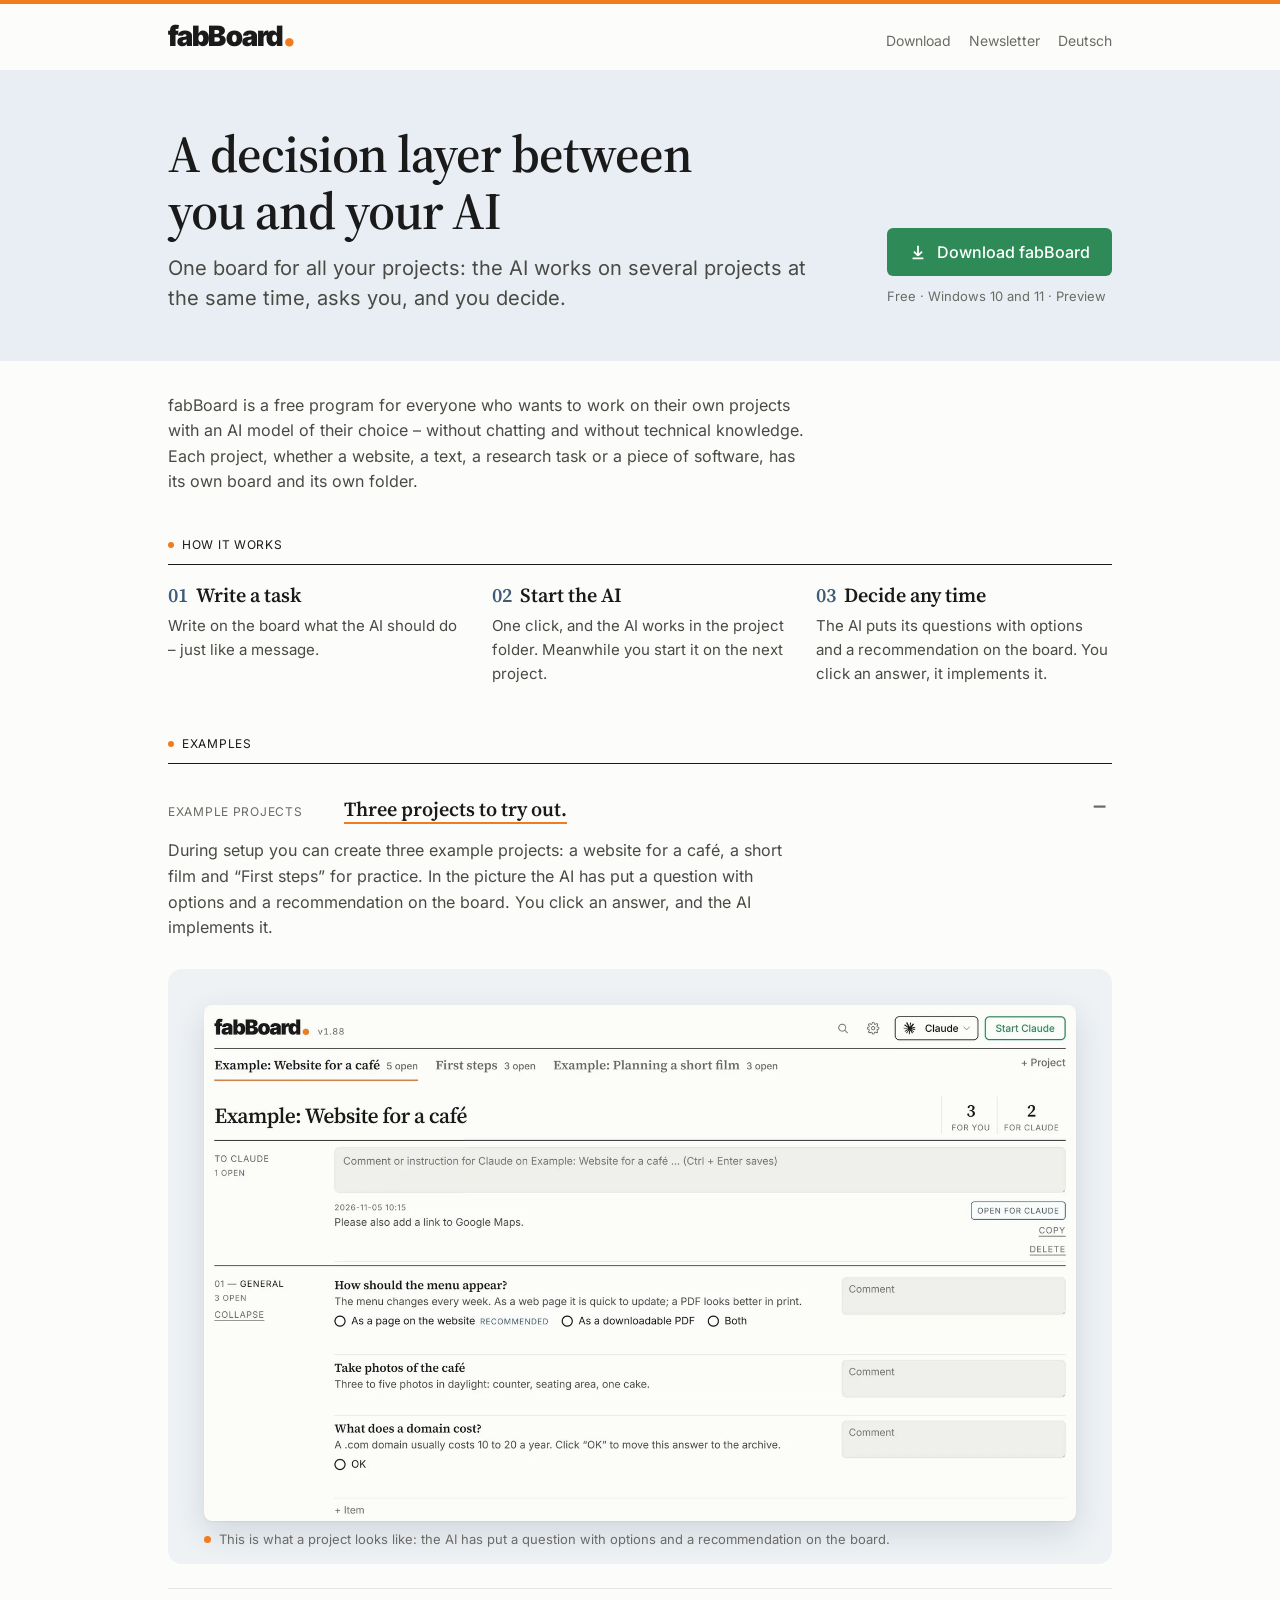
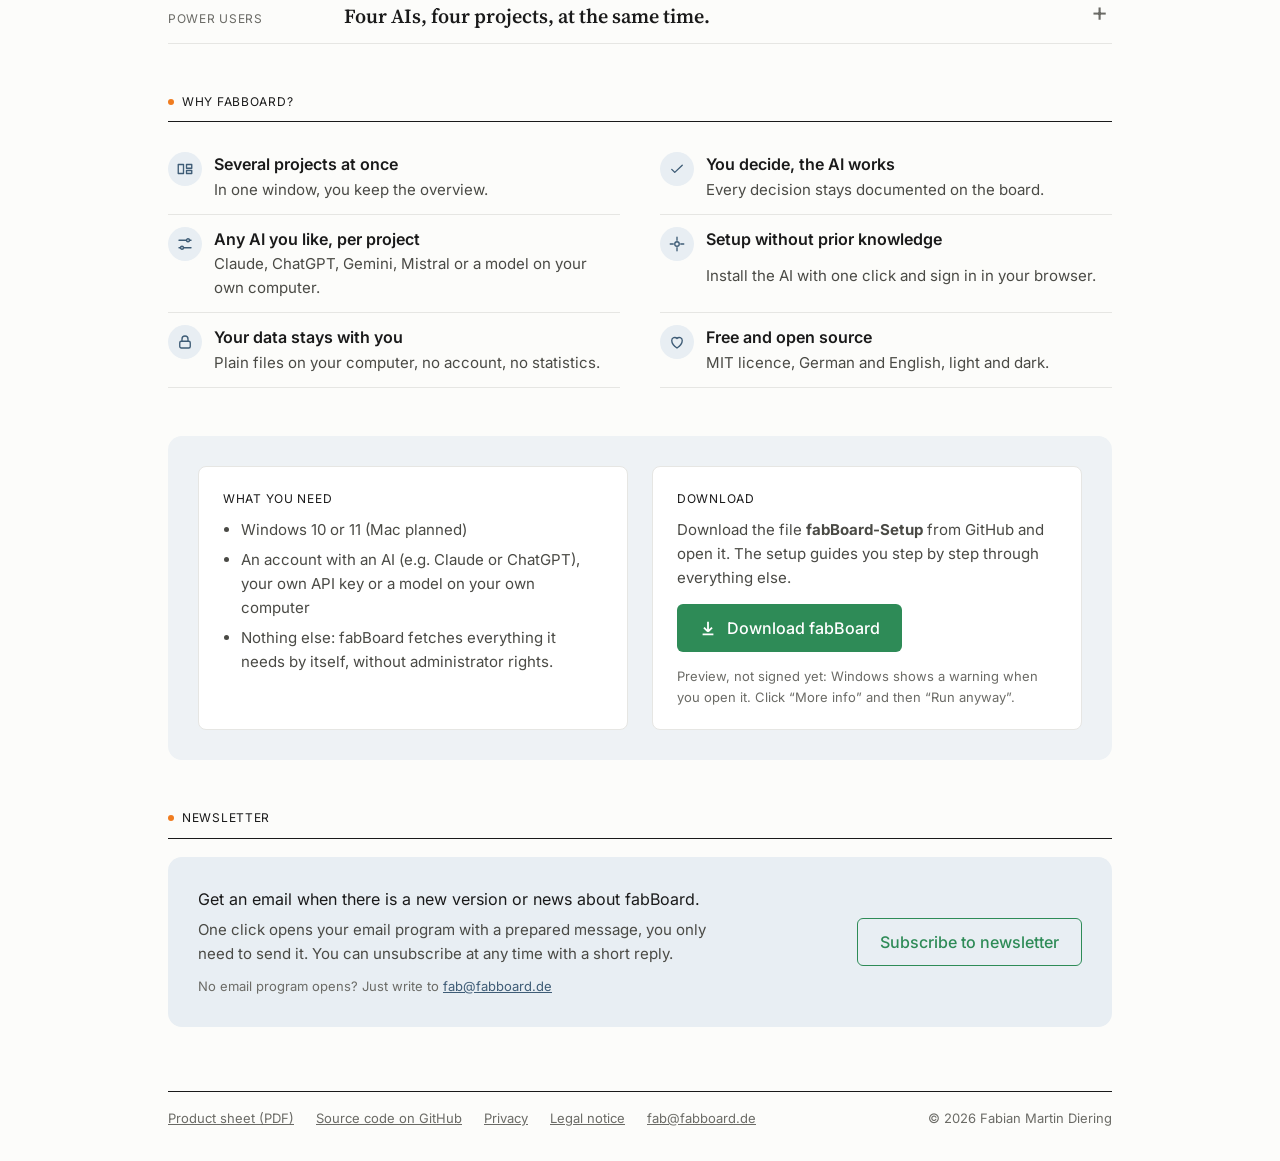
==== en/index.html @ e906d860 "Datenschutzerklaerung der Website (DE, EN) Co-Authored-By: Claude Opus 5.5 <noreply@anthropic.com>" ====
<!doctype html>
<html lang="en">
<head>
<meta charset="utf-8">
<meta name="viewport" content="width=device-width, initial-scale=1">
<title>fabBoard – A decision layer between you and your AI</title>
<meta name="description" content="Free program for Windows: one board for all your projects. The AI works on several projects at the same time, asks you, and you decide.">
<link rel="alternate" hreflang="de" href="https://fabboard.de/">
<link rel="alternate" hreflang="en" href="https://fabboard.de/en/">
<link rel="icon" href="data:image/svg+xml,%3Csvg xmlns='http://www.w3.org/2000/svg' viewBox='0 0 32 32'%3E%3Crect width='32' height='32' rx='7' fill='%23000'/%3E%3Ccircle cx='16' cy='16' r='7' fill='%23F07C1F'/%3E%3C/svg%3E">
<link rel="stylesheet" href="../schriften/schriften.css">
<link rel="stylesheet" href="../stil.css">
</head>
<body>
<div class="wrap">
<header class="kopf">
 <a class="marke" href="../">fabBoard<span class="pkt">.</span></a>
 <nav><a href="#laden">Download</a><a href="#newsletter">Newsletter</a><a href="../" hreflang="de">Deutsch</a></nav>
</header>
<main>
<div class="held">
 <div><h1>A decision layer between you and your AI</h1><p class="unter">One board for all your projects: the AI works on several projects at the same time, asks you, and you decide.</p></div>
 <div class="laden"><a class="btn" href="https://github.com/FabianDiering/fabBoard/releases"><svg viewBox="0 0 20 20" fill="none" stroke="currentColor" stroke-width="2" aria-hidden="true"><path d="M10 3v11m0 0-4.5-4.5M10 14l4.5-4.5M4 17h12"/></svg>Download fabBoard</a>
 <span class="ladezeile">Free · Windows 10 and 11 · Preview</span></div>
</div>
<p class="intro">fabBoard is a free program for everyone who wants to work on their own projects with an AI model of their choice – without chatting and without technical knowledge. Each project, whether a website, a text, a research task or a piece of software, has its own board and its own folder.</p>
<section aria-labelledby="s1"><span class="cap titel" id="s1">How it works</span><ol class="schritte"><li><h3><span class="nr">01</span>Write a task</h3><p>Write on the board what the AI should do – just like a message.</p></li><li><h3><span class="nr">02</span>Start the AI</h3><p>One click, and the AI works in the project folder. Meanwhile you start it on the next project.</p></li><li><h3><span class="nr">03</span>Decide any time</h3><p>The AI puts its questions with options and a recommendation on the board. You click an answer, it implements it.</p></li></ol></section>
<section id="beispiele" aria-labelledby="s6"><span class="cap titel" id="s6">Examples</span>
<details class="bsp" id="beispielprojekte" open><summary><span class="cap">Example projects</span><span class="bt">Three projects to try out.</span></summary>
 <div class="bi"><p class="intro">During setup you can create three example projects: a website for a café, a short film and “First steps” for practice. In the picture the AI has put a question with options and a recommendation on the board. You click an answer, and the AI implements it.</p>
 <figure>
  <img class="bild" src="../bilder/board-en.webp" width="1600" height="947" alt="A project in fabBoard: the projects as tabs at the top, below a question from the AI with options and a recommendation." >
  <figcaption>This is what a project looks like: the AI has put a question with options and a recommendation on the board.</figcaption>
 </figure></div></details>
<details class="bsp" id="power"><summary><span class="cap">Power users</span><span class="bt">Four AIs, four projects, at the same time.</span></summary>
 <div class="bi"><p class="intro">Create one project per model and name it after the AI: Claude, Codex, Gemini and Mistral. Each project is linked to its model. This way you give tasks to all four at the same time, and each AI’s questions land in its own tab. The orange dot shows which AI is working right now.</p><p class="klein">For this you need an account with each provider.</p>
 <figure>
  <img class="bild" src="../bilder/power-en.webp" width="1600" height="969" alt="fabBoard with four projects called Claude, Codex, Gemini and Mistral; an orange dot in front of each tab because all four AIs are working." loading="lazy">
  <figcaption>All four AIs are working at the same time, each in its own project.</figcaption>
 </figure></div></details></section>
<section aria-labelledby="s2"><span class="cap titel" id="s2">Why fabBoard?</span><ul class="merkmale"><li><span class="ik" aria-hidden="true"><svg viewBox="0 0 24 24" fill="none" stroke="currentColor" stroke-width="1.8" stroke-linecap="round" stroke-linejoin="round"><path d="M3 6h7v12H3zM14 6h7v5h-7zM14 14h7v4h-7z"/></svg></span><b>Several projects at once</b><span>In one window, you keep the overview.</span></li><li><span class="ik" aria-hidden="true"><svg viewBox="0 0 24 24" fill="none" stroke="currentColor" stroke-width="1.8" stroke-linecap="round" stroke-linejoin="round"><path d="M5 12.5l4 4L19 7"/></svg></span><b>You decide, the AI works</b><span>Every decision stays documented on the board.</span></li><li><span class="ik" aria-hidden="true"><svg viewBox="0 0 24 24" fill="none" stroke="currentColor" stroke-width="1.8" stroke-linecap="round" stroke-linejoin="round"><path d="M4 7h10M18 7h2M4 17h2M10 17h10"/><circle cx="16" cy="7" r="2"/><circle cx="8" cy="17" r="2"/></svg></span><b>Any AI you like, per project</b><span>Claude, ChatGPT, Gemini, Mistral or a model on your own computer.</span></li><li><span class="ik" aria-hidden="true"><svg viewBox="0 0 24 24" fill="none" stroke="currentColor" stroke-width="1.8" stroke-linecap="round" stroke-linejoin="round"><path d="M12 3v4M12 17v4M3 12h4M17 12h4"/><circle cx="12" cy="12" r="3"/></svg></span><b>Setup without prior knowledge</b><span>Install the AI with one click and sign in in your browser.</span></li><li><span class="ik" aria-hidden="true"><svg viewBox="0 0 24 24" fill="none" stroke="currentColor" stroke-width="1.8" stroke-linecap="round" stroke-linejoin="round"><rect x="5" y="11" width="14" height="9" rx="2"/><path d="M8 11V8a4 4 0 0 1 8 0v3"/></svg></span><b>Your data stays with you</b><span>Plain files on your computer, no account, no statistics.</span></li><li><span class="ik" aria-hidden="true"><svg viewBox="0 0 24 24" fill="none" stroke="currentColor" stroke-width="1.8" stroke-linecap="round" stroke-linejoin="round"><path d="M12 20s-7-4.5-7-10a4 4 0 0 1 7-2.6A4 4 0 0 1 19 10c0 5.5-7 10-7 10z"/></svg></span><b>Free and open source</b><span>MIT licence, German and English, light and dark.</span></li></ul></section>
<section id="laden" aria-label="Download"><div class="kaesten">
 <div class="kasten"><span class="cap">What you need</span><ul><li>Windows 10 or 11 (Mac planned)</li><li>An account with an AI (e.g. Claude or ChatGPT), your own API key or a model on your own computer</li><li>Nothing else: fabBoard fetches everything it needs by itself, without administrator rights.</li></ul></div>
 <div class="kasten"><span class="cap">Download</span><p>Download the file <b>fabBoard-Setup</b> from GitHub and open it. The setup guides you step by step through everything else.</p>
  <a class="btn" href="https://github.com/FabianDiering/fabBoard/releases"><svg viewBox="0 0 20 20" fill="none" stroke="currentColor" stroke-width="2" aria-hidden="true"><path d="M10 3v11m0 0-4.5-4.5M10 14l4.5-4.5M4 17h12"/></svg>Download fabBoard</a>
  <p class="hinweis">Preview, not signed yet: Windows shows a warning when you open it. Click “More info” and then “Run anyway”.</p></div>
</div></section>
<section id="newsletter" aria-labelledby="s4"><span class="cap titel" id="s4">Newsletter</span><div class="news">
 <div><p>Get an email when there is a new version or news about fabBoard.</p><p class="wie">One click opens your email program with a prepared message, you only need to send it. You can unsubscribe at any time with a short reply.</p>
 <p class="ohne">No email program opens? Just write to <a href="mailto:fab@fabboard.de">fab@fabboard.de</a></p></div>
 <a class="btn zwei" href="mailto:fab@fabboard.de?subject=fabBoard%20newsletter&amp;body=I%20would%20like%20to%20receive%20the%20fabBoard%20newsletter.">Subscribe to newsletter</a>
</div></section>
</main>
<footer class="fuss">
 <a href="../dokumente/fabBoard-Product-Sheet.pdf">Product sheet (PDF)</a>
 <a href="https://github.com/FabianDiering/fabBoard">Source code on GitHub</a>
 <a href="privacy.html">Privacy</a>
 <a href="../impressum.html">Legal notice</a>
 <a href="mailto:fab@fabboard.de">fab@fabboard.de</a>
 <span class="re">© 2026 Fabian Martin Diering</span>
</footer>
</div>
</body>
</html>
---- schriften/schriften.css ----
/* Schriften liegen in der App (nicht von Google Fonts geladen, damit keine Daten an Dritte gehen).
   Quelle: Fontsource (npm), Lizenz SIL Open Font License 1.1 – siehe OFL-*.txt in diesem Ordner.
   Je Schrift zwei Teile: latin (inkl. Umlaute) und latin-ext; der Browser lädt nur, was er braucht. */
@font-face{font-family:'Inter';font-style:normal;font-display:swap;font-weight:100 900;src:url(inter-latin-wght-normal.woff2) format('woff2-variations');unicode-range:U+0000-00FF,U+0131,U+0152-0153,U+02BB-02BC,U+02C6,U+02DA,U+02DC,U+0304,U+0308,U+0329,U+2000-206F,U+20AC,U+2122,U+2191,U+2193,U+2212,U+2215,U+FEFF,U+FFFD}
@font-face{font-family:'Inter';font-style:normal;font-display:swap;font-weight:100 900;src:url(inter-latin-ext-wght-normal.woff2) format('woff2-variations');unicode-range:U+0100-02BA,U+02BD-02C5,U+02C7-02CC,U+02CE-02D7,U+02DD-02FF,U+0304,U+0308,U+0329,U+1D00-1DBF,U+1E00-1E9F,U+1EF2-1EFF,U+2020,U+20A0-20AB,U+20AD-20C0,U+2113,U+2C60-2C7F,U+A720-A7FF}
@font-face{font-family:'Inter Tight';font-style:normal;font-display:swap;font-weight:900;src:url(inter-tight-latin-900-normal.woff2) format('woff2');unicode-range:U+0000-00FF,U+0131,U+0152-0153,U+02BB-02BC,U+02C6,U+02DA,U+02DC,U+0304,U+0308,U+0329,U+2000-206F,U+20AC,U+2122,U+2191,U+2193,U+2212,U+2215,U+FEFF,U+FFFD}
@font-face{font-family:'Inter Tight';font-style:normal;font-display:swap;font-weight:900;src:url(inter-tight-latin-ext-900-normal.woff2) format('woff2');unicode-range:U+0100-02BA,U+02BD-02C5,U+02C7-02CC,U+02CE-02D7,U+02DD-02FF,U+0304,U+0308,U+0329,U+1D00-1DBF,U+1E00-1E9F,U+1EF2-1EFF,U+2020,U+20A0-20AB,U+20AD-20C0,U+2113,U+2C60-2C7F,U+A720-A7FF}
@font-face{font-family:'Source Serif 4';font-style:normal;font-display:swap;font-weight:200 900;src:url(source-serif-4-latin-opsz-normal.woff2) format('woff2-variations');unicode-range:U+0000-00FF,U+0131,U+0152-0153,U+02BB-02BC,U+02C6,U+02DA,U+02DC,U+0304,U+0308,U+0329,U+2000-206F,U+20AC,U+2122,U+2191,U+2193,U+2212,U+2215,U+FEFF,U+FFFD}
@font-face{font-family:'Source Serif 4';font-style:normal;font-display:swap;font-weight:200 900;src:url(source-serif-4-latin-ext-opsz-normal.woff2) format('woff2-variations');unicode-range:U+0100-02BA,U+02BD-02C5,U+02C7-02CC,U+02CE-02D7,U+02DD-02FF,U+0304,U+0308,U+0329,U+1D00-1DBF,U+1E00-1E9F,U+1EF2-1EFF,U+2020,U+20A0-20AB,U+20AD-20C4,U+2113,U+2C60-2C7F,U+A720-A7FF}
---- stil.css ----
:root{--bg:#FCFCFA;--ink:#1A1A1A;--text2:#4A4A45;--muted:#6B6B66;--num:#66665F;--line:#E6E6E3;--field:#F4F4F1;--card:#FFFFFF;--accent:#3E5C76;--mark:#E8EEF3;--buehne:#EEF2F5;--or:#F07C1F;--gruen:#2E8B57;--onink:#FFFFFF;--hover:#333333;--serif:'Source Serif 4',Georgia,serif;--sans:Inter,system-ui,sans-serif}
@media (prefers-color-scheme:dark){:root:not([data-theme="light"]){--bg:#141516;--ink:#ECECE8;--text2:#C4C4BE;--muted:#9A9A94;--num:#8F8F89;--line:#2E3032;--field:#1F2123;--card:#191B1C;--accent:#8FB0CC;--mark:#22313D;--buehne:#1A2229;--gruen:#5DBB85;--onink:#141516;--hover:#D0D0CB;color-scheme:dark}}
:root[data-theme="dark"]{--bg:#141516;--ink:#ECECE8;--text2:#C4C4BE;--muted:#9A9A94;--num:#8F8F89;--line:#2E3032;--field:#1F2123;--card:#191B1C;--accent:#8FB0CC;--mark:#22313D;--buehne:#1A2229;--gruen:#5DBB85;--onink:#141516;--hover:#D0D0CB;color-scheme:dark}
*{box-sizing:border-box}
html{background:var(--bg);color:var(--ink);-webkit-text-size-adjust:100%}
body{margin:0;font:16px/1.6 var(--sans);background:var(--bg);color:var(--ink)}
a{color:var(--accent)}
:focus-visible{outline:2px solid var(--accent);outline-offset:2px}
.wrap{max-width:1040px;margin:0 auto;padding:0 16px}
@media (min-width:900px){.wrap{padding:0 48px}}
.cap{font-size:12px;letter-spacing:.06em;text-transform:uppercase;color:var(--muted)}
/* Kopf wie in der App: Wortmarke links, Linie in Tintenfarbe */
.kopf{display:flex;align-items:baseline;justify-content:space-between;gap:12px;padding:18px 0 12px;border-bottom:1px solid var(--ink)}
.marke{font:900 28px/1 'Inter Tight',var(--sans);letter-spacing:-.03em;color:var(--ink);text-decoration:none}
.marke .pkt{color:#F07C1F;font-size:1.5em;line-height:0;letter-spacing:0}
.kopf nav{display:flex;gap:18px;align-items:baseline;font-size:14px}
.kopf nav a{color:var(--muted);text-decoration:none;padding-bottom:3px;border-bottom:2px solid transparent}
.kopf nav a:hover{color:var(--ink);border-bottom-color:var(--or)}
/* Orange-Akzente (entschieden 2026-11-11, Vorschläge B, D, G, H, I): Punkt vor Abschnittstiteln und Bild-Unterschriften,
   Strich unter dem geöffneten Beispiel, im Menü und ganz oben; dazu Symbole (J) und Newsletter-Karte (K) */
/* Farbelemente (entschieden 2026-11-11, Vorschläge 1, 2 und 6 heller): Kopfbereich auf Markierungsfläche über die ganze Breite,
   Bildschirmfotos auf einer hellen Bühne, Herunterladen auf heller Fläche mit weißen Kästen */
body{overflow-x:clip;border-top:4px solid var(--or)}
.kopf{border-bottom-color:transparent!important}
.held{display:grid;grid-template-columns:minmax(0,1fr) auto;gap:24px 48px;align-items:end;padding:56px 0 48px;margin-bottom:32px;position:relative;isolation:isolate}
.held::before{content:'';position:absolute;z-index:-1;inset:0 calc(50% - 50vw);background:var(--mark)}
.held .laden{padding-bottom:6px}
.held h1{margin:0 0 14px;font:600 clamp(32px,5.4vw,52px)/1.08 var(--serif);letter-spacing:-.02em;text-wrap:balance;max-width:16em}
.held .unter{margin:0;font-size:clamp(17px,2vw,20px);line-height:1.5;color:var(--text2);max-width:36em}
.btn{display:inline-flex;align-items:center;gap:10px;min-height:48px;padding:0 22px;border-radius:6px;background:#2E8B57;color:#FFFFFF;font:500 16px var(--sans);text-decoration:none}
/* Download-Knopf gefüllt grün wie der Start-Knopf (entschieden 2026-11-11) */
.btn:hover{background:#26754A}
.btn svg{width:18px;height:18px}
.btn.zwei{background:transparent;color:var(--gruen);border:1.5px solid var(--gruen)}  /* Newsletter: grün umrandet (entschieden 2026-11-11) */
.btn.zwei:hover{background:var(--field)}
.news{display:grid;grid-template-columns:minmax(0,1fr) auto;gap:16px 48px;align-items:center;background:var(--mark);border-radius:14px;padding:clamp(18px,3vw,30px)}
.news p{margin:0;max-width:36em}
.news .wie{margin-top:6px;color:var(--text2);font-size:15px}
.news .ohne{margin-top:10px;font-size:13px;color:var(--muted)}
.ladezeile{display:block;margin-top:10px;font-size:13px;color:var(--muted)}
.intro{margin:0;max-width:40em;color:var(--text2)}
/* Anwendungsbeispiele: zugeklappt, Klick auf die Zeile klappt auf (entschieden 2026-11-11) */
.bsp{border-bottom:1px solid var(--line)}
.bsp summary{display:flex;align-items:baseline;gap:6px 16px;flex-wrap:wrap;padding:14px 36px 14px 0;cursor:pointer;list-style:none;position:relative}
.bsp summary::-webkit-details-marker{display:none}
.bsp summary::after{content:'+';position:absolute;right:4px;top:10px;font:400 26px/1 var(--sans);color:var(--muted)}
.bsp[open] summary::after{content:'−'}
.bsp summary:hover .bt{color:var(--accent)}
.bsp[open] .bt{box-shadow:inset 0 -2px 0 var(--or);padding-bottom:2px}
.bsp[open] summary:hover .bt{color:var(--ink)}
.bsp .cap{flex:0 0 160px}  /* feste Breite, damit die Titel der Beispiele bündig stehen */
@media (max-width:560px){.bsp .cap{flex-basis:100%}}
.bsp .bt{font:600 20px/1.3 var(--serif)}
.bsp .bi{padding:0 0 24px}
.klein{margin:8px 0 0;font-size:14px;color:var(--muted)}
.ds-t{margin:28px 0 8px;font:600 20px/1.3 var(--serif)}
.ds-t+.intro{margin-top:0}
.ds-t~.intro+.intro{margin-top:10px}
figure{margin:28px 0 0;background:var(--buehne);border-radius:14px;padding:clamp(14px,3vw,36px) clamp(14px,3vw,36px) 14px}
.bild{display:block;width:100%;height:auto;border-radius:8px;background:var(--card);box-shadow:0 1px 2px rgba(0,0,0,.06),0 12px 32px rgba(30,50,70,.14)}
figcaption{margin-top:8px;font-size:13px;color:var(--muted)}
figcaption::before{content:'';display:inline-block;width:7px;height:7px;border-radius:50%;background:var(--or);margin-right:8px;vertical-align:1px}
section{padding:40px 0 8px}
.titel{display:block;padding-bottom:10px;border-bottom:1px solid var(--ink);margin-bottom:18px;color:var(--ink)}
.titel::before{content:'';display:inline-block;width:6px;height:6px;border-radius:50%;background:var(--or);margin-right:8px;vertical-align:1px}
.schritte{display:grid;grid-template-columns:repeat(3,minmax(0,1fr));gap:28px;margin:0;padding:0;list-style:none}
.schritte h3{margin:0 0 6px;font:600 20px/1.25 var(--serif)}
.schritte .nr{color:var(--accent);margin-right:8px}
.schritte p{margin:0;color:var(--text2);font-size:15px}
.merkmale{display:grid;grid-template-columns:repeat(2,minmax(0,1fr));gap:0 40px;margin:0;padding:0;list-style:none}
.merkmale li{padding:12px 0;border-bottom:1px solid var(--line);display:grid;grid-template-columns:34px minmax(0,1fr);column-gap:12px}
.merkmale li>*:not(.ik){grid-column:2}
.merkmale .ik{display:flex;grid-row:1/span 2;width:34px;height:34px;border-radius:50%;background:var(--mark);color:var(--accent);align-items:center;justify-content:center}
.merkmale .ik svg{width:18px;height:18px}
.merkmale b{display:block;font-weight:600}
.merkmale span{color:var(--text2);font-size:15px}
.kaesten{display:grid;grid-template-columns:repeat(2,minmax(0,1fr));gap:clamp(14px,2.5vw,24px);background:var(--buehne);border-radius:14px;padding:clamp(14px,3vw,30px)}
.kasten{padding:22px 24px;border:1px solid var(--line);border-radius:8px;background:var(--card)}
.kasten .cap{color:var(--ink);display:block;margin-bottom:10px}
.kasten ul{margin:0;padding-left:18px;color:var(--text2);font-size:15px}
.kasten li+li{margin-top:6px}
.kasten p{margin:0 0 14px;color:var(--text2);font-size:15px}
.kasten .hinweis{font-size:13px;color:var(--muted);margin:14px 0 0}
.fuss{margin-top:56px;padding:16px 0 32px;border-top:1px solid var(--ink);display:flex;flex-wrap:wrap;gap:8px 22px;font-size:13px;color:var(--muted)}
.fuss a{color:var(--muted)}
.fuss .re{margin-left:auto}
@media (max-width:760px){
 .held,.news{grid-template-columns:minmax(0,1fr)}
 .held{padding:36px 0 28px}
 .schritte,.merkmale,.kaesten{grid-template-columns:minmax(0,1fr)}
 .schritte{gap:22px}
 .fuss .re{margin-left:0}
}
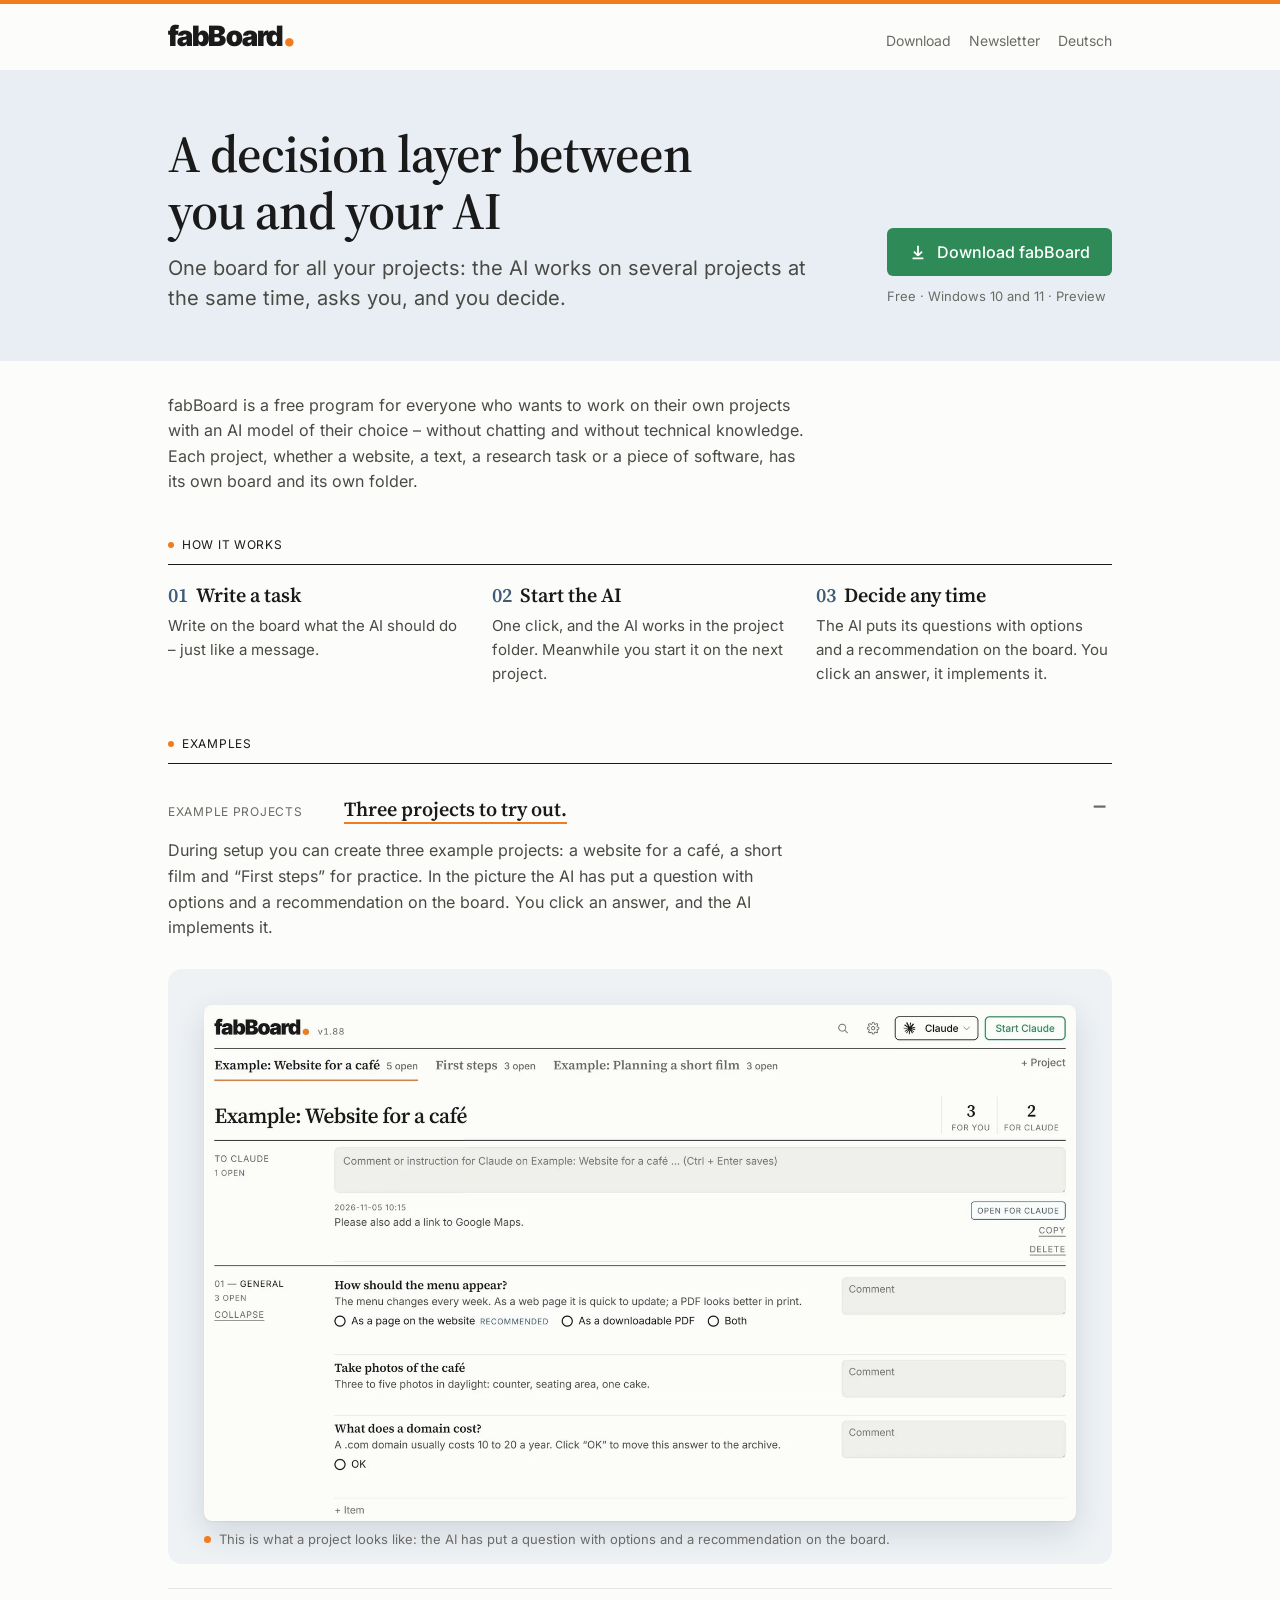
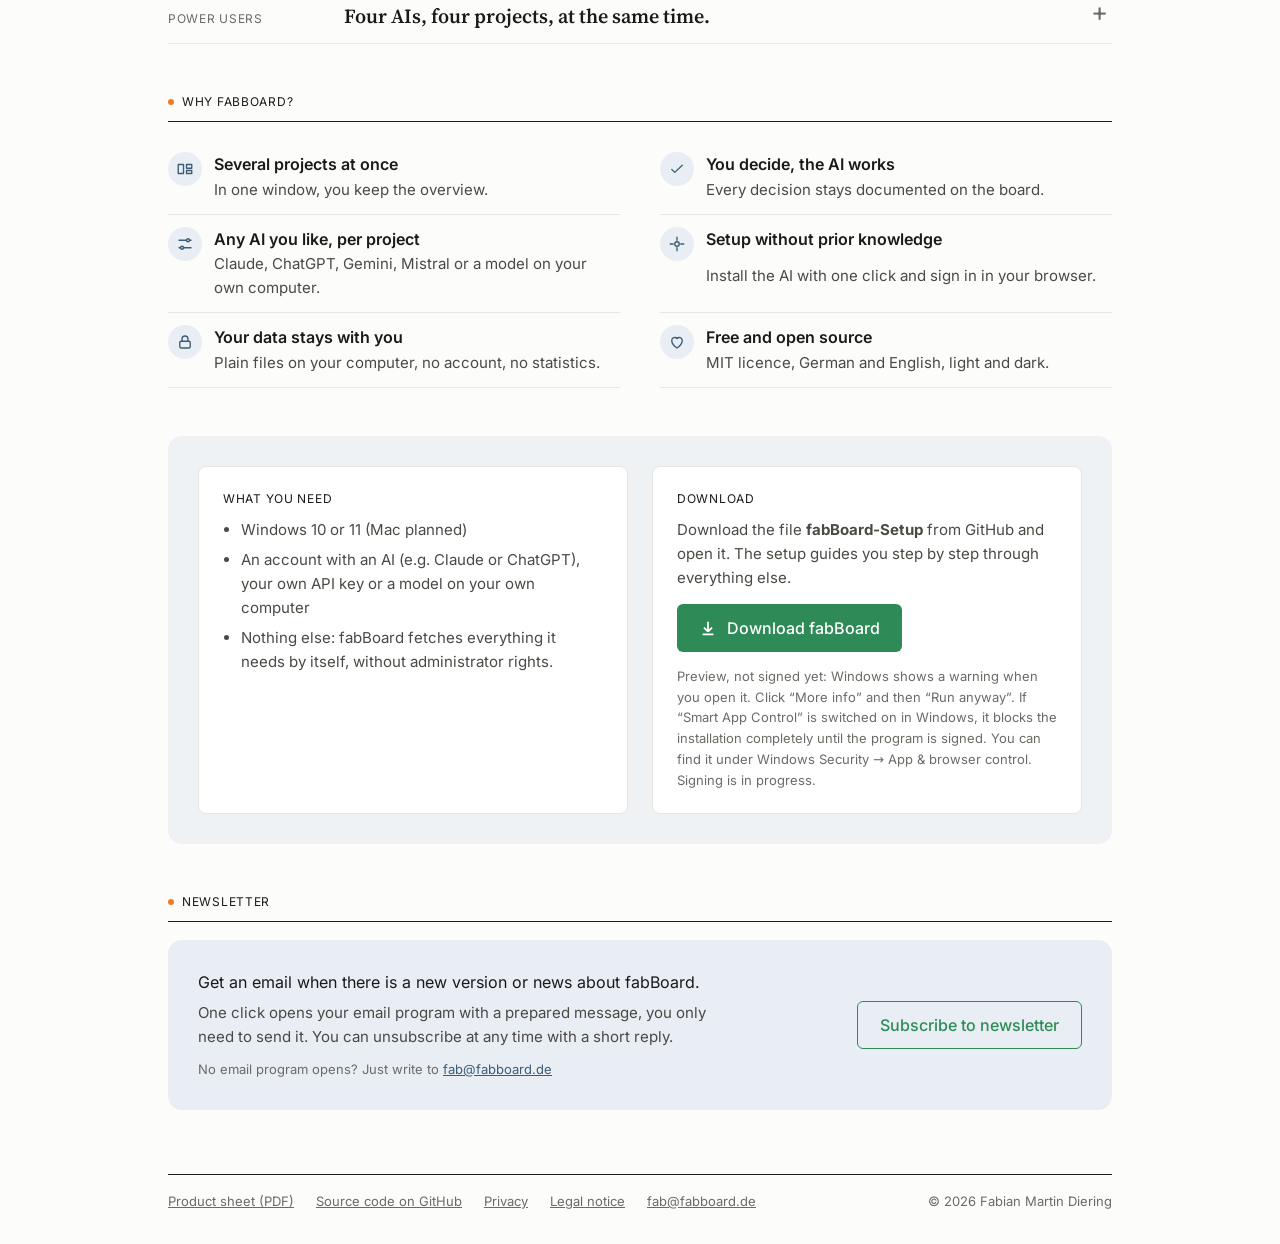
==== commit 2e64b4de: "Hinweis auf Intelligente App-Steuerung beim Download Co-Authored-By: Claude Sonnet 5.5 <noreply@anth" ====
--- a/en/index.html
+++ b/en/index.html
@@ -5,8 +5,23 @@
 <meta name="viewport" content="width=device-width, initial-scale=1">
 <title>fabBoard – A decision layer between you and your AI</title>
 <meta name="description" content="Free program for Windows: one board for all your projects. The AI works on several projects at the same time, asks you, and you decide.">
+<link rel="canonical" href="https://fabboard.de/en/">
 <link rel="alternate" hreflang="de" href="https://fabboard.de/">
 <link rel="alternate" hreflang="en" href="https://fabboard.de/en/">
+<link rel="alternate" hreflang="x-default" href="https://fabboard.de/">
+<meta property="og:type" content="website">
+<meta property="og:site_name" content="fabBoard">
+<meta property="og:title" content="fabBoard – A decision layer between you and your AI">
+<meta property="og:description" content="Free program for Windows: one board for all your projects. The AI works on several projects at the same time, asks you, and you decide.">
+<meta property="og:url" content="https://fabboard.de/en/">
+<meta property="og:image" content="https://fabboard.de/bilder/vorschau-en.jpg">
+<meta property="og:image:width" content="1200">
+<meta property="og:image:height" content="630">
+<meta property="og:image:alt" content="A project in fabBoard: the projects as tabs at the top, below a question from the AI with options and a recommendation.">
+<meta property="og:locale" content="en_US">
+<meta name="twitter:card" content="summary_large_image">
+<meta name="msvalidate.01" content="23ABFA443A74037E76672718F49C405F">
+<script type="application/ld+json">{"@context": "https://schema.org", "@type": "SoftwareApplication", "name": "fabBoard", "url": "https://fabboard.de/en/", "inLanguage": ["de", "en"], "description": "Free program for Windows: one board for all your projects. The AI works on several projects at the same time, asks you, and you decide.", "applicationCategory": "ProductivityApplication", "operatingSystem": "Windows 10, Windows 11", "isAccessibleForFree": true, "offers": {"@type": "Offer", "price": "0", "priceCurrency": "EUR"}, "downloadUrl": "https://github.com/FabianDiering/fabBoard/releases", "license": "https://opensource.org/licenses/MIT", "codeRepository": "https://github.com/FabianDiering/fabBoard", "screenshot": "https://fabboard.de/bilder/board-en.webp", "image": "https://fabboard.de/bilder/vorschau-en.jpg", "featureList": ["Several projects at once", "You decide, the AI works", "Any AI you like, per project", "Setup without prior knowledge", "Your data stays with you", "Free and open source"], "author": {"@type": "Person", "name": "Fabian Diering", "email": "fab@fabboard.de"}}</script>
 <link rel="icon" href="data:image/svg+xml,%3Csvg xmlns='http://www.w3.org/2000/svg' viewBox='0 0 32 32'%3E%3Crect width='32' height='32' rx='7' fill='%23000'/%3E%3Ccircle cx='16' cy='16' r='7' fill='%23F07C1F'/%3E%3C/svg%3E">
 <link rel="stylesheet" href="../schriften/schriften.css">
 <link rel="stylesheet" href="../stil.css">
@@ -43,7 +58,7 @@
  <div class="kasten"><span class="cap">What you need</span><ul><li>Windows 10 or 11 (Mac planned)</li><li>An account with an AI (e.g. Claude or ChatGPT), your own API key or a model on your own computer</li><li>Nothing else: fabBoard fetches everything it needs by itself, without administrator rights.</li></ul></div>
  <div class="kasten"><span class="cap">Download</span><p>Download the file <b>fabBoard-Setup</b> from GitHub and open it. The setup guides you step by step through everything else.</p>
   <a class="btn" href="https://github.com/FabianDiering/fabBoard/releases"><svg viewBox="0 0 20 20" fill="none" stroke="currentColor" stroke-width="2" aria-hidden="true"><path d="M10 3v11m0 0-4.5-4.5M10 14l4.5-4.5M4 17h12"/></svg>Download fabBoard</a>
-  <p class="hinweis">Preview, not signed yet: Windows shows a warning when you open it. Click “More info” and then “Run anyway”.</p></div>
+  <p class="hinweis">Preview, not signed yet: Windows shows a warning when you open it. Click “More info” and then “Run anyway”. If “Smart App Control” is switched on in Windows, it blocks the installation completely until the program is signed. You can find it under Windows Security → App &amp; browser control. Signing is in progress.</p></div>
 </div></section>
 <section id="newsletter" aria-labelledby="s4"><span class="cap titel" id="s4">Newsletter</span><div class="news">
  <div><p>Get an email when there is a new version or news about fabBoard.</p><p class="wie">One click opens your email program with a prepared message, you only need to send it. You can unsubscribe at any time with a short reply.</p>
--- a/stil.css
+++ b/stil.css
@@ -53,9 +53,22 @@
 .bsp .bt{font:600 20px/1.3 var(--serif)}
 .bsp .bi{padding:0 0 24px}
 .klein{margin:8px 0 0;font-size:14px;color:var(--muted)}
-.ds-t{margin:28px 0 8px;font:600 20px/1.3 var(--serif)}
-.ds-t+.intro{margin-top:0}
-.ds-t~.intro+.intro{margin-top:10px}
+/* Datenschutz (entschieden 2026-11-11): Kopf wie die Startseite, Kasten „Kurz gesagt“, Abschnitte als Zeilen mit Nummer */
+.ds-held{grid-template-columns:minmax(0,1fr);padding:44px 0 36px}
+.ds-held .unter{font-size:16px;color:var(--muted)}
+.ds-kurz{background:var(--mark);border-radius:14px;padding:clamp(18px,3vw,30px);max-width:46em}
+.ds-kurz .cap{display:block;margin-bottom:8px;color:var(--ink)}
+.ds-kurz .cap::before{content:'';display:inline-block;width:6px;height:6px;border-radius:50%;background:var(--or);margin-right:8px;vertical-align:1px}
+.ds-kurz p{margin:0;font-size:17px;line-height:1.6}
+.ds-liste{margin-top:32px;border-top:1px solid var(--ink)}
+.ds-zeile{display:grid;grid-template-columns:260px minmax(0,1fr);gap:8px 40px;padding:24px 0;border-bottom:1px solid var(--line)}
+.ds-zeile h2{margin:0;font:600 19px/1.3 var(--serif)}
+.ds-zeile .nr{display:block;font:500 13px/1 var(--sans);letter-spacing:.06em;color:var(--accent);margin-bottom:8px}
+.ds-zeile p{margin:0;max-width:40em;color:var(--text2)}
+.ds-zeile p+p{margin-top:10px}
+.ds-karte{background:var(--card);border:1px solid var(--line);border-radius:8px;padding:18px 22px;display:inline-block}
+.ds-karte p{color:var(--ink)}
+@media (max-width:760px){.ds-zeile{grid-template-columns:minmax(0,1fr)}}
 figure{margin:28px 0 0;background:var(--buehne);border-radius:14px;padding:clamp(14px,3vw,36px) clamp(14px,3vw,36px) 14px}
 .bild{display:block;width:100%;height:auto;border-radius:8px;background:var(--card);box-shadow:0 1px 2px rgba(0,0,0,.06),0 12px 32px rgba(30,50,70,.14)}
 figcaption{margin-top:8px;font-size:13px;color:var(--muted)}
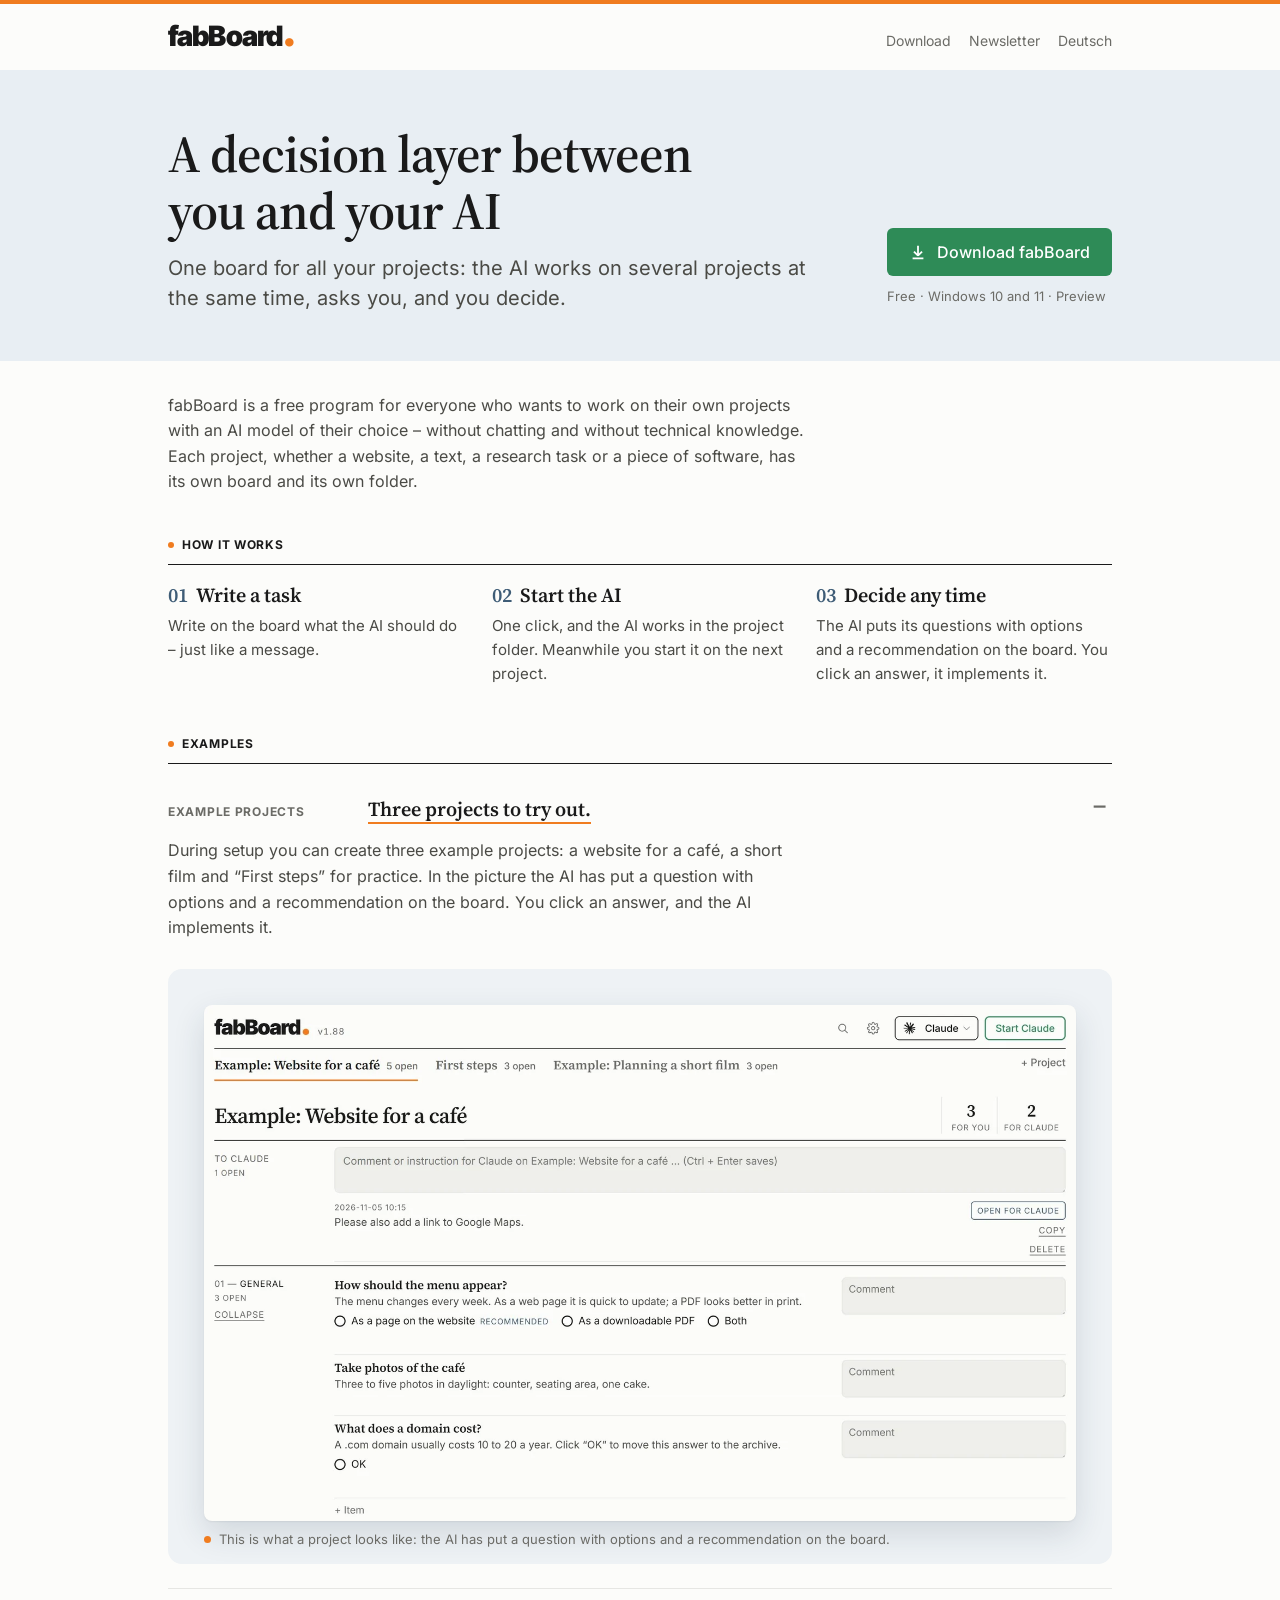
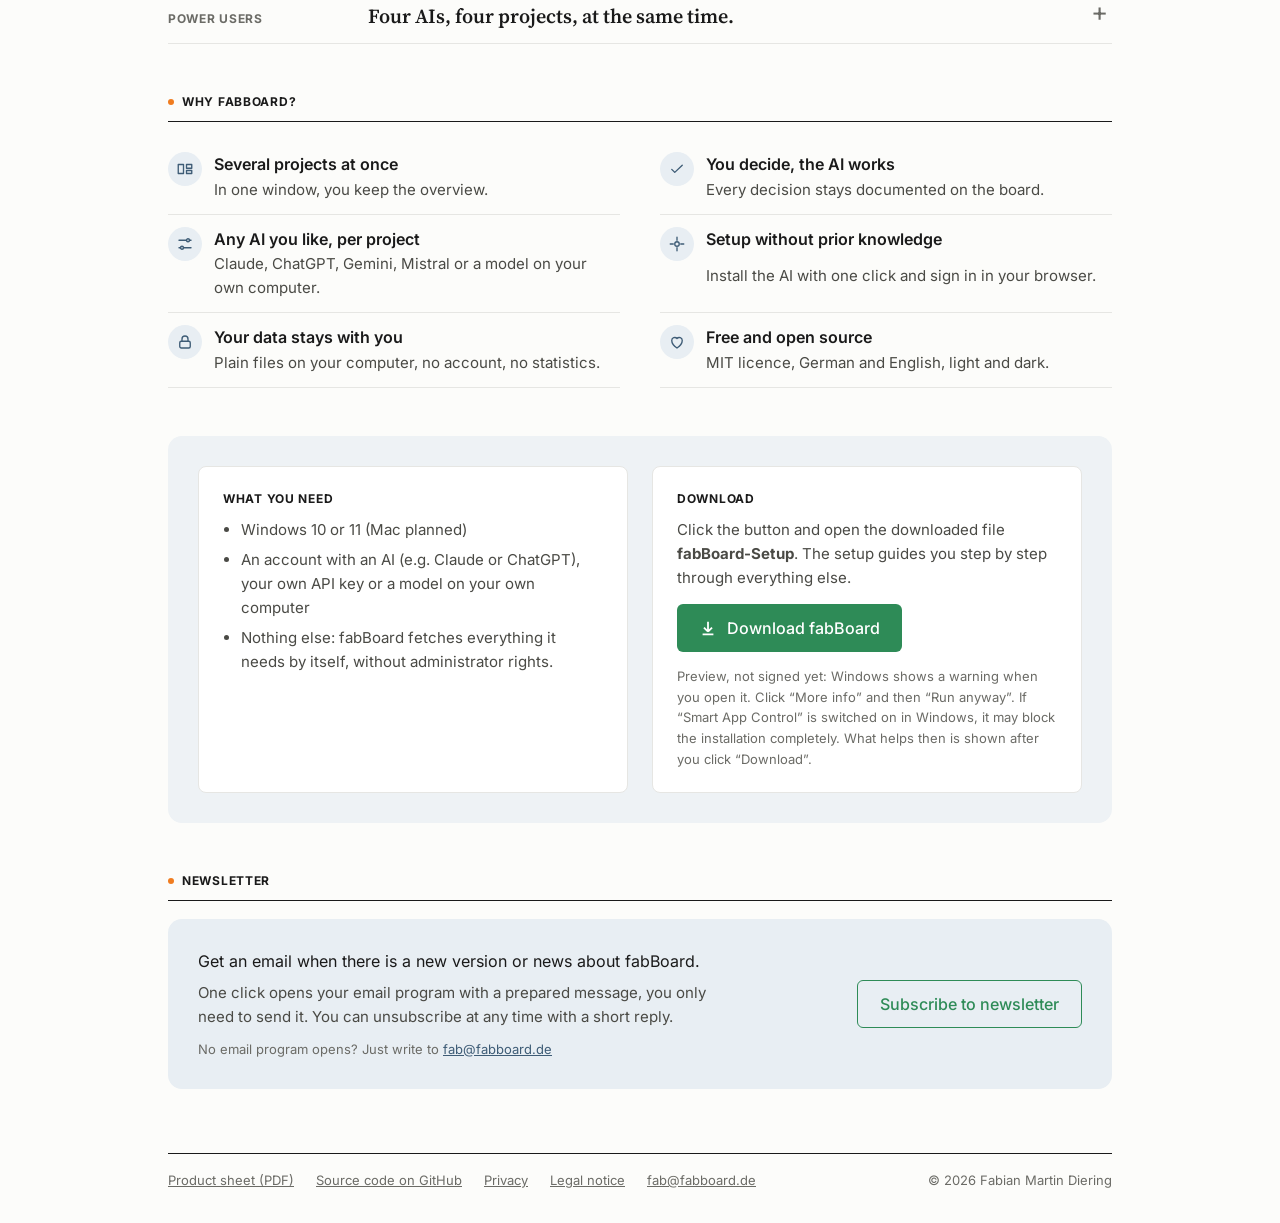
==== commit 4c8b6716: "Direkter Download, Hinweis nach dem Klick, Kleinbeschriftungen fett Co-Authored-By: Claude Sonnet 5." ====
--- a/en/index.html
+++ b/en/index.html
@@ -35,7 +35,7 @@
 <main>
 <div class="held">
  <div><h1>A decision layer between you and your AI</h1><p class="unter">One board for all your projects: the AI works on several projects at the same time, asks you, and you decide.</p></div>
- <div class="laden"><a class="btn" href="https://github.com/FabianDiering/fabBoard/releases"><svg viewBox="0 0 20 20" fill="none" stroke="currentColor" stroke-width="2" aria-hidden="true"><path d="M10 3v11m0 0-4.5-4.5M10 14l4.5-4.5M4 17h12"/></svg>Download fabBoard</a>
+ <div class="laden"><a class="btn" href="https://github.com/FabianDiering/fabBoard/releases/latest/download/fabBoard-Setup.exe" data-laden><svg viewBox="0 0 20 20" fill="none" stroke="currentColor" stroke-width="2" aria-hidden="true"><path d="M10 3v11m0 0-4.5-4.5M10 14l4.5-4.5M4 17h12"/></svg>Download fabBoard</a>
  <span class="ladezeile">Free · Windows 10 and 11 · Preview</span></div>
 </div>
 <p class="intro">fabBoard is a free program for everyone who wants to work on their own projects with an AI model of their choice – without chatting and without technical knowledge. Each project, whether a website, a text, a research task or a piece of software, has its own board and its own folder.</p>
@@ -56,10 +56,11 @@
 <section aria-labelledby="s2"><span class="cap titel" id="s2">Why fabBoard?</span><ul class="merkmale"><li><span class="ik" aria-hidden="true"><svg viewBox="0 0 24 24" fill="none" stroke="currentColor" stroke-width="1.8" stroke-linecap="round" stroke-linejoin="round"><path d="M3 6h7v12H3zM14 6h7v5h-7zM14 14h7v4h-7z"/></svg></span><b>Several projects at once</b><span>In one window, you keep the overview.</span></li><li><span class="ik" aria-hidden="true"><svg viewBox="0 0 24 24" fill="none" stroke="currentColor" stroke-width="1.8" stroke-linecap="round" stroke-linejoin="round"><path d="M5 12.5l4 4L19 7"/></svg></span><b>You decide, the AI works</b><span>Every decision stays documented on the board.</span></li><li><span class="ik" aria-hidden="true"><svg viewBox="0 0 24 24" fill="none" stroke="currentColor" stroke-width="1.8" stroke-linecap="round" stroke-linejoin="round"><path d="M4 7h10M18 7h2M4 17h2M10 17h10"/><circle cx="16" cy="7" r="2"/><circle cx="8" cy="17" r="2"/></svg></span><b>Any AI you like, per project</b><span>Claude, ChatGPT, Gemini, Mistral or a model on your own computer.</span></li><li><span class="ik" aria-hidden="true"><svg viewBox="0 0 24 24" fill="none" stroke="currentColor" stroke-width="1.8" stroke-linecap="round" stroke-linejoin="round"><path d="M12 3v4M12 17v4M3 12h4M17 12h4"/><circle cx="12" cy="12" r="3"/></svg></span><b>Setup without prior knowledge</b><span>Install the AI with one click and sign in in your browser.</span></li><li><span class="ik" aria-hidden="true"><svg viewBox="0 0 24 24" fill="none" stroke="currentColor" stroke-width="1.8" stroke-linecap="round" stroke-linejoin="round"><rect x="5" y="11" width="14" height="9" rx="2"/><path d="M8 11V8a4 4 0 0 1 8 0v3"/></svg></span><b>Your data stays with you</b><span>Plain files on your computer, no account, no statistics.</span></li><li><span class="ik" aria-hidden="true"><svg viewBox="0 0 24 24" fill="none" stroke="currentColor" stroke-width="1.8" stroke-linecap="round" stroke-linejoin="round"><path d="M12 20s-7-4.5-7-10a4 4 0 0 1 7-2.6A4 4 0 0 1 19 10c0 5.5-7 10-7 10z"/></svg></span><b>Free and open source</b><span>MIT licence, German and English, light and dark.</span></li></ul></section>
 <section id="laden" aria-label="Download"><div class="kaesten">
  <div class="kasten"><span class="cap">What you need</span><ul><li>Windows 10 or 11 (Mac planned)</li><li>An account with an AI (e.g. Claude or ChatGPT), your own API key or a model on your own computer</li><li>Nothing else: fabBoard fetches everything it needs by itself, without administrator rights.</li></ul></div>
- <div class="kasten"><span class="cap">Download</span><p>Download the file <b>fabBoard-Setup</b> from GitHub and open it. The setup guides you step by step through everything else.</p>
-  <a class="btn" href="https://github.com/FabianDiering/fabBoard/releases"><svg viewBox="0 0 20 20" fill="none" stroke="currentColor" stroke-width="2" aria-hidden="true"><path d="M10 3v11m0 0-4.5-4.5M10 14l4.5-4.5M4 17h12"/></svg>Download fabBoard</a>
-  <p class="hinweis">Preview, not signed yet: Windows shows a warning when you open it. Click “More info” and then “Run anyway”. If “Smart App Control” is switched on in Windows, it blocks the installation completely until the program is signed. You can find it under Windows Security → App &amp; browser control. Signing is in progress.</p></div>
-</div></section>
+ <div class="kasten"><span class="cap">Download</span><p>Click the button and open the downloaded file <b>fabBoard-Setup</b>. The setup guides you step by step through everything else.</p>
+  <a class="btn" href="https://github.com/FabianDiering/fabBoard/releases/latest/download/fabBoard-Setup.exe" data-laden><svg viewBox="0 0 20 20" fill="none" stroke="currentColor" stroke-width="2" aria-hidden="true"><path d="M10 3v11m0 0-4.5-4.5M10 14l4.5-4.5M4 17h12"/></svg>Download fabBoard</a>
+  <p class="hinweis">Preview, not signed yet: Windows shows a warning when you open it. Click “More info” and then “Run anyway”. If “Smart App Control” is switched on in Windows, it may block the installation completely. What helps then is shown after you click “Download”.</p></div>
+</div>
+<div class="nach" id="nach" hidden><b>The download has started. What to do next:</b><ol><li>Open the file “fabBoard-Setup” from your Downloads folder.</li><li>If Windows shows a blue warning: click “More info” and then “Run anyway”.</li><li>If nothing happens or Windows says the app is blocked: “Smart App Control” is switched on. Open “Windows Security” → “App &amp; browser control” → “Smart App Control settings” and choose “Off”. Then open the file again. This is a Windows security setting; only change it if you want to. fabBoard’s signature is in progress, after which this step will no longer be needed.</li></ol></div></section>
 <section id="newsletter" aria-labelledby="s4"><span class="cap titel" id="s4">Newsletter</span><div class="news">
  <div><p>Get an email when there is a new version or news about fabBoard.</p><p class="wie">One click opens your email program with a prepared message, you only need to send it. You can unsubscribe at any time with a short reply.</p>
  <p class="ohne">No email program opens? Just write to <a href="mailto:fab@fabboard.de">fab@fabboard.de</a></p></div>
@@ -75,5 +76,6 @@
  <span class="re">© 2026 Fabian Martin Diering</span>
 </footer>
 </div>
+<script>document.querySelectorAll('[data-laden]').forEach(function(a){a.addEventListener('click',function(){var n=document.getElementById('nach');if(n){n.hidden=false;n.scrollIntoView({behavior:'smooth',block:'center'})}})})</script>
 </body>
 </html>
--- a/stil.css
+++ b/stil.css
@@ -8,7 +8,7 @@
 :focus-visible{outline:2px solid var(--accent);outline-offset:2px}
 .wrap{max-width:1040px;margin:0 auto;padding:0 16px}
 @media (min-width:900px){.wrap{padding:0 48px}}
-.cap{font-size:12px;letter-spacing:.06em;text-transform:uppercase;color:var(--muted)}
+.cap{font-size:12px;font-weight:700;letter-spacing:.06em;text-transform:uppercase;color:var(--muted)}
 /* Kopf wie in der App: Wortmarke links, Linie in Tintenfarbe */
 .kopf{display:flex;align-items:baseline;justify-content:space-between;gap:12px;padding:18px 0 12px;border-bottom:1px solid var(--ink)}
 .marke{font:900 28px/1 'Inter Tight',var(--sans);letter-spacing:-.03em;color:var(--ink);text-decoration:none}
@@ -48,7 +48,7 @@
 .bsp summary:hover .bt{color:var(--accent)}
 .bsp[open] .bt{box-shadow:inset 0 -2px 0 var(--or);padding-bottom:2px}
 .bsp[open] summary:hover .bt{color:var(--ink)}
-.bsp .cap{flex:0 0 160px}  /* feste Breite, damit die Titel der Beispiele bündig stehen */
+.bsp .cap{flex:0 0 184px}  /* feste Breite, damit die Titel der Beispiele bündig stehen */
 @media (max-width:560px){.bsp .cap{flex-basis:100%}}
 .bsp .bt{font:600 20px/1.3 var(--serif)}
 .bsp .bi{padding:0 0 24px}
@@ -94,6 +94,10 @@
 .kasten li+li{margin-top:6px}
 .kasten p{margin:0 0 14px;color:var(--text2);font-size:15px}
 .kasten .hinweis{font-size:13px;color:var(--muted);margin:14px 0 0}
+.nach{margin:16px 0 0;padding:16px 20px;border-left:3px solid #F07C1F;background:var(--card);border-radius:0 10px 10px 0;font-size:15px;box-shadow:0 1px 3px rgba(0,0,0,.08)}
+.nach[hidden]{display:none}
+.nach ol{margin:8px 0 0;padding-left:22px}
+.nach li{margin:6px 0}
 .fuss{margin-top:56px;padding:16px 0 32px;border-top:1px solid var(--ink);display:flex;flex-wrap:wrap;gap:8px 22px;font-size:13px;color:var(--muted)}
 .fuss a{color:var(--muted)}
 .fuss .re{margin-left:auto}
